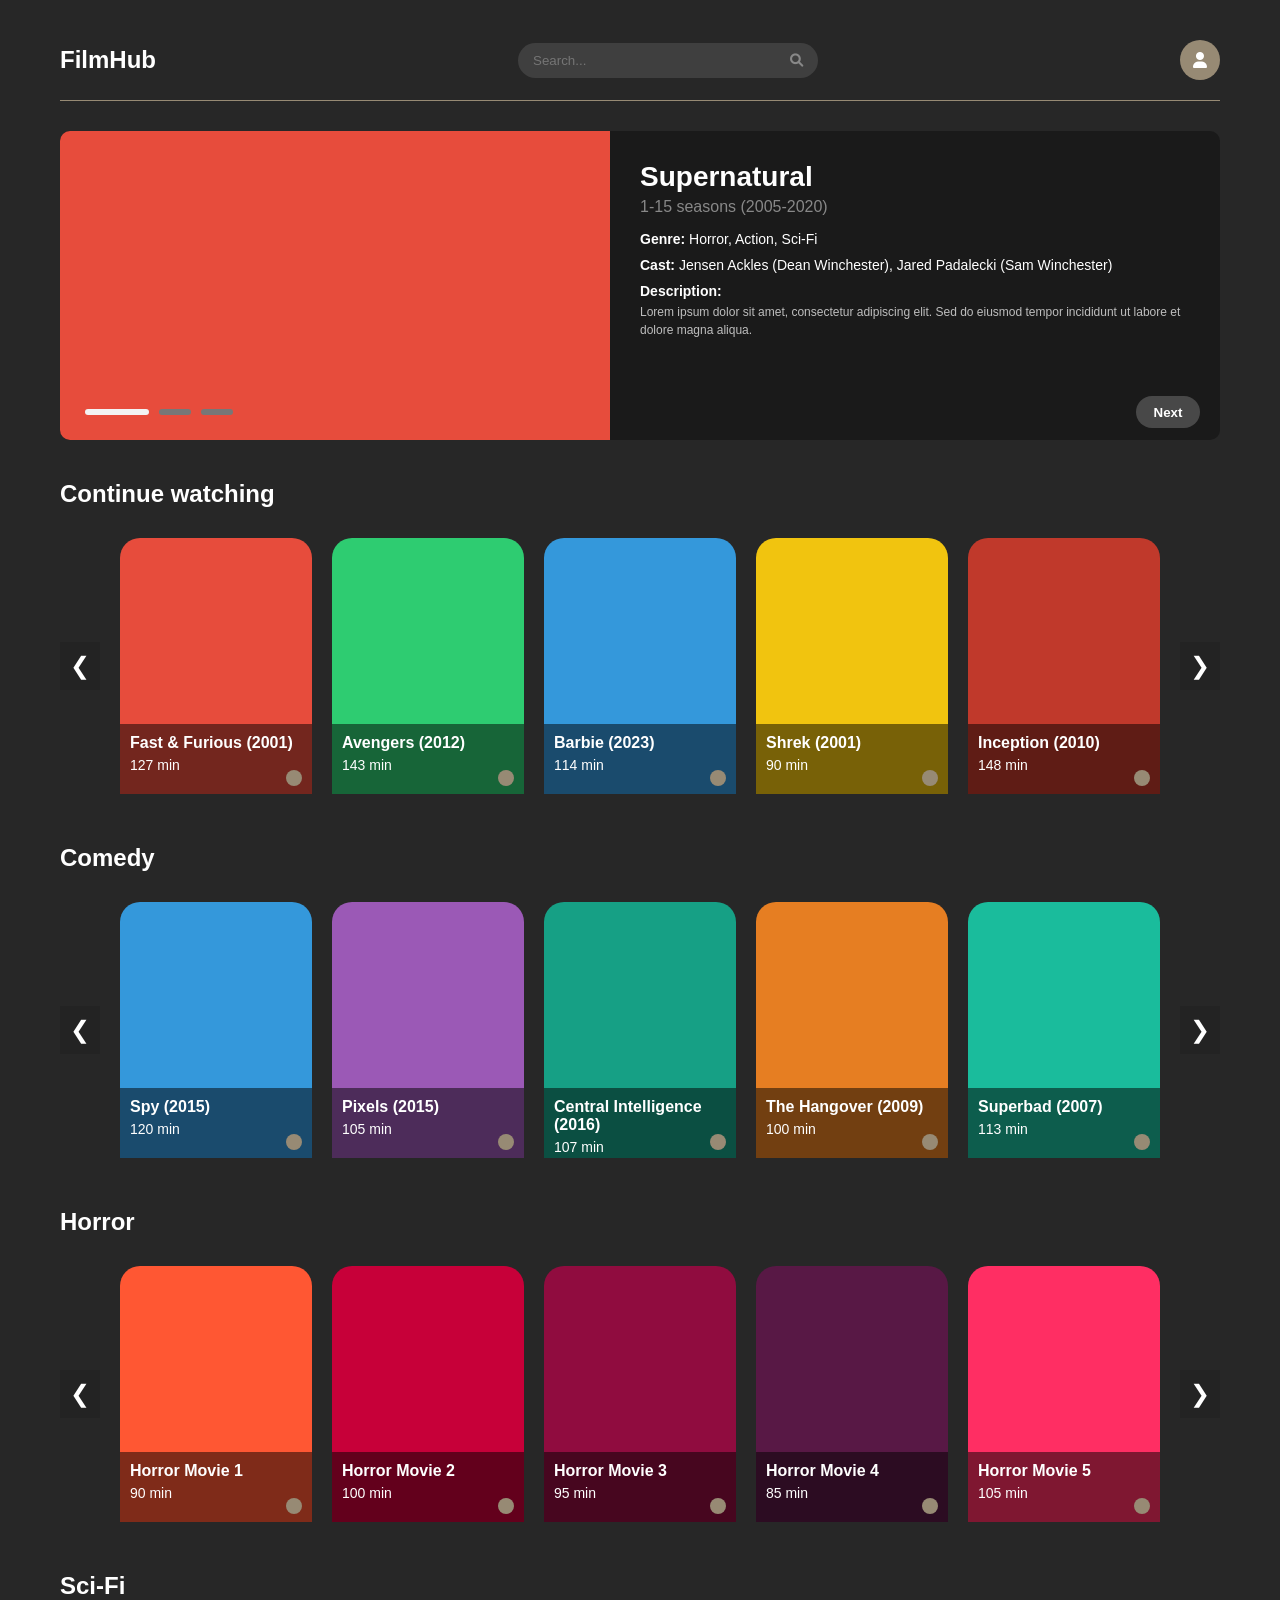
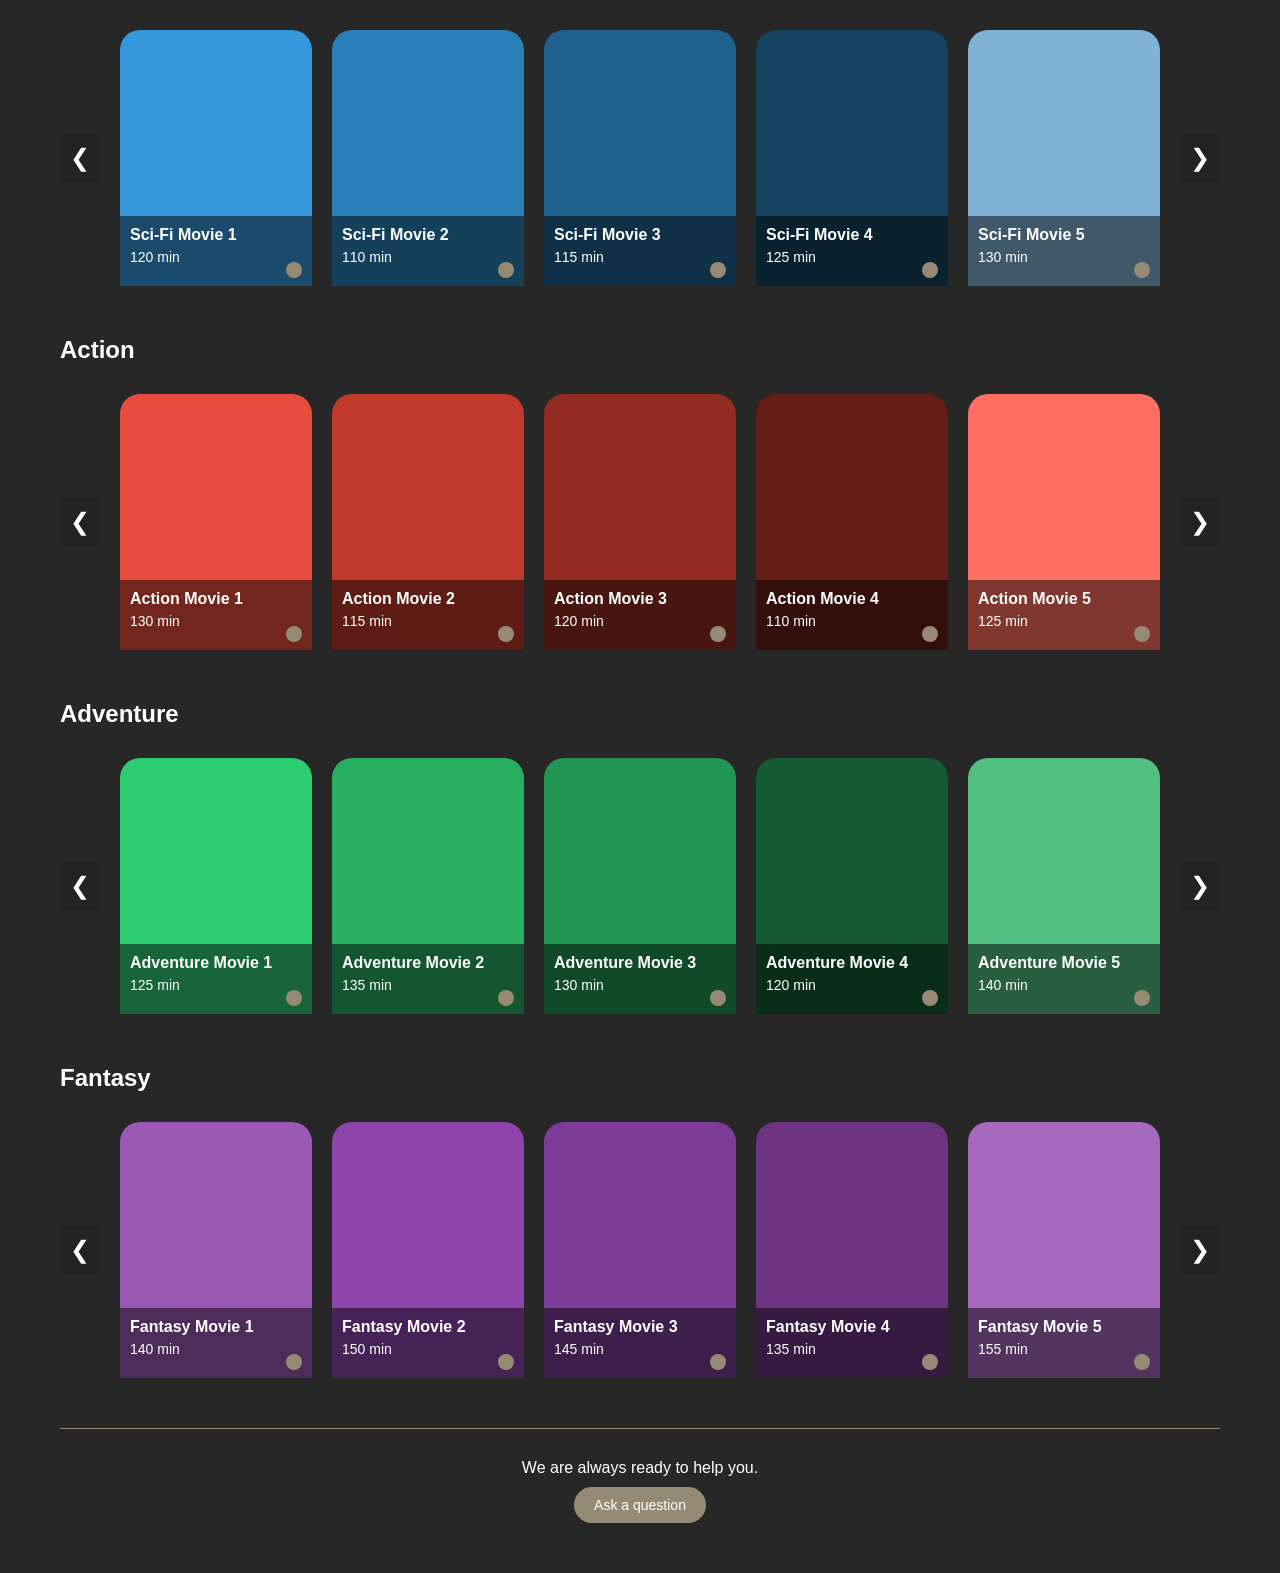
==== main.html @ 4b946ef2 "merge_with_artem" ====
<!DOCTYPE html>
<html lang="pl">
  <head>
    <meta charset="UTF-8">
    <meta name="viewport" content="width=device-width, initial-scale=1.0">
    <title>FilmHub</title>
    <link rel="icon" type="image/png" href="images/favicon.png">
    <link rel="stylesheet" href="main.css">

    <link rel="stylesheet" href="https://cdnjs.cloudflare.com/ajax/libs/font-awesome/6.0.0-beta3/css/all.min.css">
</head>
<body>
    <div class="container">
        <div class="topbar">
            <div class="logo">
                <h1><a href="main.html" class="logo-title">FilmHub</a></h1>
            </div>
            <div class="search-container">
                <input type="text" class="search-input" placeholder="Search...">
                <button class="search-button"><i class="fas fa-search"></i></button>
            </div>
            <div class="user-account">
                <div class="user-button"><i class="fas fa-user"></i></div>
                <div class="dropdown-menu" id="accountDropdown"></div>
            </div>
        </div>

        <!-- Featured Movie Section -->
        <section class="featured-movie">
            <div class="featured-image"></div>
            <div class="featured-info">
                <h2>Supernatural</h2>
                <p class="seasons">1-15 seasons (2005-2020)</p>
                <p class="genre"><strong>Genre:</strong> Horror, Action, Sci-Fi</p>
                <p class="cast"><strong>Cast:</strong> Jensen Ackles (Dean Winchester), Jared Padalecki (Sam Winchester)</p>
                <p class="info-description"><strong>Description:</strong></p><p class="description"> Lorem ipsum dolor sit amet, consectetur adipiscing elit. Sed do eiusmod tempor incididunt ut labore et dolore magna aliqua.</p>
            </div>
            <div class="featured-controls">
                <div class="nav-dots">
                    <!-- Can add more if needed -->
                    <button class="dot active"></button>
                    <button class="dot"> </button>
                    <button class="dot"></button>
                
                </div>
                <button class="next-button">Next</button>
            </div>
        </section>

        <!-- Continue Watching Section -->
        <section class="section">
            <h2>Continue watching</h2>
            <div class="slider-container">
                <button class="slider-arrow left-arrow">❮</button>
                <div class="movie-slider">
                    <div class="movie-card">
                        <div class="placeholder-image" style="background-color: #e74c3c;">
                            <div class="movie-info">
                                <h3>Fast & Furious (2001)</h3>
                                <p>127 min</p>
                            </div>
                            <a href="movie.html" class="play-button"></a>
                        </div>
                    </div>
                    <div class="movie-card">
                        <div class="placeholder-image" style="background-color: #2ecc71;">
                            <div class="movie-info">
                                <h3>Avengers (2012)</h3>
                                <p>143 min</p>
                            </div>
                            <button class="play-button"></button>
                        </div>
                    </div>
                    <div class="movie-card">
                        <div class="placeholder-image" style="background-color: #3498db;">
                            <div class="movie-info">
                                <h3>Barbie (2023)</h3>
                                <p>114 min</p>
                            </div>
                            <button class="play-button"></button>
                        </div>
                    </div>
                    <div class="movie-card">
                        <div class="placeholder-image" style="background-color: #f1c40f;">
                            <div class="movie-info">
                                <h3>Shrek (2001)</h3>
                                <p>90 min</p>
                            </div>
                            <button class="play-button"></button>
                        </div>
                    </div>
                    <div class="movie-card">
                        <div class="placeholder-image" style="background-color: #c0392b;">
                            <div class="movie-info">
                                <h3>Inception (2010)</h3>
                                <p>148 min</p>
                            </div>
                            <button class="play-button"></button>
                        </div>
                    </div>
                </div>
                <button class="slider-arrow right-arrow">❯</button>
            </div>
        </section>

        <!-- Comedy Section -->
        <section class="section">
            <h2>Comedy</h2>
            <div class="slider-container">
                <button class="slider-arrow left-arrow">❮</button>
                <div class="movie-slider">
                    <div class="movie-card">
                        <div class="placeholder-image" style="background-color: #3498db;">
                            <div class="movie-info">
                                <h3>Spy (2015)</h3>
                                <p>120 min</p>
                            </div>
                            <button class="play-button"></button>
                        </div>
                    </div>
                    <div class="movie-card">
                        <div class="placeholder-image" style="background-color: #9b59b6;">
                            <div class="movie-info">
                                <h3>Pixels (2015)</h3>
                                <p>105 min</p>
                            </div>
                            <button class="play-button"></button>
                        </div>
                    </div>
                    <div class="movie-card">
                        <div class="placeholder-image" style="background-color: #16a085;">
                            <div class="movie-info">
                                <h3>Central Intelligence (2016)</h3>
                                <p>107 min</p>
                            </div>
                            <button class="play-button"></button>
                        </div>
                    </div>
                    <div class="movie-card">
                        <div class="placeholder-image" style="background-color: #e67e22;">
                            <div class="movie-info">
                                <h3>The Hangover (2009)</h3>
                                <p>100 min</p>
                            </div>
                            <button class="play-button"></button>
                        </div>
                    </div>
                    <div class="movie-card">
                        <div class="placeholder-image" style="background-color: #1abc9c;">
                            <div class="movie-info">
                                <h3>Superbad (2007)</h3>
                                <p>113 min</p>
                            </div>
                            <button class="play-button"></button>
                        </div>
                    </div>
                </div>
                <button class="slider-arrow right-arrow">❯</button>
            </div>
        </section>

        <!-- Horror Section -->
        <section class="section">
            <h2>Horror</h2>
            <div class="slider-container">
                <button class="slider-arrow left-arrow">❮</button>
                <div class="movie-slider">
                    <div class="movie-card">
                        <div class="placeholder-image" style="background-color: #ff5733;">
                            <div class="movie-info">
                                <h3>Horror Movie 1</h3>
                                <p>90 min</p>
                            </div>
                            <button class="play-button"></button>
                        </div>
                    </div>
                    <div class="movie-card">
                        <div class="placeholder-image" style="background-color: #c70039;">
                            <div class="movie-info">
                                <h3>Horror Movie 2</h3>
                                <p>100 min</p>
                            </div>
                            <button class="play-button"></button>
                        </div>
                    </div>
                    <div class="movie-card">
                        <div class="placeholder-image" style="background-color: #900C3F;">
                            <div class="movie-info">
                                <h3>Horror Movie 3</h3>
                                <p>95 min</p>
                            </div>
                            <button class="play-button"></button>
                        </div>
                    </div>
                    <div class="movie-card">
                        <div class="placeholder-image" style="background-color: #581845;">
                            <div class="movie-info">
                                <h3>Horror Movie 4</h3>
                                <p>85 min</p>
                            </div>
                            <button class="play-button"></button>
                        </div>
                    </div>
                    <div class="movie-card">
                        <div class="placeholder-image" style="background-color: #FF2E63;">
                            <div class="movie-info">
                                <h3>Horror Movie 5</h3>
                                <p>105 min</p>
                            </div>
                            <button class="play-button"></button>
                        </div>
                    </div>
                </div>
                <button class="slider-arrow right-arrow">❯</button>
            </div>
        </section>

        <!-- Sci-Fi Section -->
        <section class="section">
            <h2>Sci-Fi</h2>
            <div class="slider-container">
                <button class="slider-arrow left-arrow">❮</button>
                <div class="movie-slider">
                    <div class="movie-card">
                        <div class="placeholder-image" style="background-color: #3498db;">
                            <div class="movie-info">
                                <h3>Sci-Fi Movie 1</h3>
                                <p>120 min</p>
                            </div>
                            <button class="play-button"></button>
                        </div>
                    </div>
                    <div class="movie-card">
                        <div class="placeholder-image" style="background-color: #2980b9;">
                            <div class="movie-info">
                                <h3>Sci-Fi Movie 2</h3>
                                <p>110 min</p>
                            </div>
                            <button class="play-button"></button>
                        </div>
                    </div>
                    <div class="movie-card">
                        <div class="placeholder-image" style="background-color: #1f618d;">
                            <div class="movie-info">
                                <h3>Sci-Fi Movie 3</h3>
                                <p>115 min</p>
                            </div>
                            <button class="play-button"></button>
                        </div>
                    </div>
                    <div class="movie-card">
                        <div class="placeholder-image" style="background-color: #154360;">
                            <div class="movie-info">
                                <h3>Sci-Fi Movie 4</h3>
                                <p>125 min</p>
                            </div>
                            <button class="play-button"></button>
                        </div>
                    </div>
                    <div class="movie-card">
                        <div class="placeholder-image" style="background-color: #7fb3d5;">
                            <div class="movie-info">
                                <h3>Sci-Fi Movie 5</h3>
                                <p>130 min</p>
                            </div>
                            <button class="play-button"></button>
                        </div>
                    </div>
                </div>
                <button class="slider-arrow right-arrow">❯</button>
            </div>
        </section>

        <!-- Action Section -->
        <section class="section">
            <h2>Action</h2>
            <div class="slider-container">
                <button class="slider-arrow left-arrow">❮</button>
                <div class="movie-slider">
                    <div class="movie-card">
                        <div class="placeholder-image" style="background-color: #e74c3c;">
                            <div class="movie-info">
                                <h3>Action Movie 1</h3>
                                <p>130 min</p>
                            </div>
                            <button class="play-button"></button>
                        </div>
                    </div>
                    <div class="movie-card">
                        <div class="placeholder-image" style="background-color: #c0392b;">
                            <div class="movie-info">
                                <h3>Action Movie 2</h3>
                                <p>115 min</p>
                            </div>
                            <button class="play-button"></button>
                        </div>
                    </div>
                    <div class="movie-card">
                        <div class="placeholder-image" style="background-color: #922b21;">
                            <div class="movie-info">
                                <h3>Action Movie 3</h3>
                                <p>120 min</p>
                            </div>
                            <button class="play-button"></button>
                        </div>
                    </div>
                    <div class="movie-card">
                        <div class="placeholder-image" style="background-color: #641e16;">
                            <div class="movie-info">
                                <h3>Action Movie 4</h3>
                                <p>110 min</p>
                            </div>
                            <button class="play-button"></button>
                        </div>
                    </div>
                    <div class="movie-card">
                        <div class="placeholder-image" style="background-color: #ff6f61;">
                            <div class="movie-info">
                                <h3>Action Movie 5</h3>
                                <p>125 min</p>
                            </div>
                            <button class="play-button"></button>
                        </div>
                    </div>
                </div>
                <button class="slider-arrow right-arrow">❯</button>
            </div>
        </section>

        <!-- Adventure Section -->
        <section class="section">
            <h2>Adventure</h2>
            <div class="slider-container">
                <button class="slider-arrow left-arrow">❮</button>
                <div class="movie-slider">
                    <div class="movie-card">
                        <div class="placeholder-image" style="background-color: #2ecc71;">
                            <div class="movie-info">
                                <h3>Adventure Movie 1</h3>
                                <p>125 min</p>
                            </div>
                            <button class="play-button"></button>
                        </div>
                    </div>
                    <div class="movie-card">
                        <div class="placeholder-image" style="background-color: #27ae60;">
                            <div class="movie-info">
                                <h3>Adventure Movie 2</h3>
                                <p>135 min</p>
                            </div>
                            <button class="play-button"></button>
                        </div>
                    </div>
                    <div class="movie-card">
                        <div class="placeholder-image" style="background-color: #219653;">
                            <div class="movie-info">
                                <h3>Adventure Movie 3</h3>
                                <p>130 min</p>
                            </div>
                            <button class="play-button"></button>
                        </div>
                    </div>
                    <div class="movie-card">
                        <div class="placeholder-image" style="background-color: #145a32;">
                            <div class="movie-info">
                                <h3>Adventure Movie 4</h3>
                                <p>120 min</p>
                            </div>
                            <button class="play-button"></button>
                        </div>
                    </div>
                    <div class="movie-card">
                        <div class="placeholder-image" style="background-color: #52be80;">
                            <div class="movie-info">
                                <h3>Adventure Movie 5</h3>
                                <p>140 min</p>
                            </div>
                            <button class="play-button"></button>
                        </div>
                    </div>
                </div>
                <button class="slider-arrow right-arrow">❯</button>
            </div>
        </section>

        <!-- Fantasy Section -->
        <section class="section">
            <h2>Fantasy</h2>
            <div class="slider-container">
                <button class="slider-arrow left-arrow">❮</button>
                <div class="movie-slider">
                    <div class="movie-card">
                        <div class="placeholder-image" style="background-color: #9b59b6;">
                            <div class="movie-info">
                                <h3>Fantasy Movie 1</h3>
                                <p>140 min</p>
                            </div>
                            <button class="play-button"></button>
                        </div>
                    </div>
                    <div class="movie-card">
                        <div class="placeholder-image" style="background-color: #8e44ad;">
                            <div class="movie-info">
                                <h3>Fantasy Movie 2</h3>
                                <p>150 min</p>
                            </div>
                            <button class="play-button"></button>
                        </div>
                    </div>
                    <div class="movie-card">
                        <div class="placeholder-image" style="background-color: #7d3c98;">
                            <div class="movie-info">
                                <h3>Fantasy Movie 3</h3>
                                <p>145 min</p>
                            </div>
                            <button class="play-button"></button>
                        </div>
                    </div>
                    <div class="movie-card">
                        <div class="placeholder-image" style="background-color: #6c3483;">
                            <div class="movie-info">
                                <h3>Fantasy Movie 4</h3>
                                <p>135 min</p>
                            </div>
                            <button class="play-button"></button>
                        </div>
                    </div>
                    <div class="movie-card">
                        <div class="placeholder-image" style="background-color: #a569bd;">
                            <div class="movie-info">
                                <h3>Fantasy Movie 5</h3>
                                <p>155 min</p>
                            </div>
                            <button class="play-button"></button>
                        </div>
                    </div>
                </div>
                <button class="slider-arrow right-arrow">❯</button>
            </div>
        </section>

        <div class="footer">
            <p>We are always ready to help you.</p>
            <button class="ask-button">Ask a question</button>
        </div>
    </div>
    <script src="script.js"></script>
    <script src="responsive.jsx"></script>
</body>
</html>
---- main.css ----
/* General Styling */
* {
    margin: 0;
    padding: 0;
    box-sizing: border-box;
    font-family: Arial, sans-serif;
}

body {
    background-color: #272727;
    color: #fff;
}

.container {
    max-width: 1200px;
    margin: 0 auto;
    padding: 20px;
}

/* Top Bar */
.topbar {
    display: flex;
    justify-content: space-between;
    align-items: center;
    padding: 20px 0;
    border-bottom: 1px solid #978A74;
}

.logo h1 {
    font-size: 24px;
    font-weight: bold;
}

.logo-title {
    color: white;
    text-decoration: none;
}

.logo-title:hover {
    color: #ffffffb0;
    
    text-decoration: underline;
}

.search-container {
    display: flex;
    background-color: #3f3f3f;
    border-radius: 20px;
    overflow: hidden;
    width: 300px;
}

.search-input {
    background-color: transparent;
    border: none;
    padding: 10px 15px;
    color: #fff;
    flex-grow: 1;
    outline: none;
}

.search-button {
    background-color: transparent;
    border: none;
    color: #888;
    padding: 0 15px;
    cursor: pointer;
}

.user-account {
    position: relative;
}

.user-button {
    background-color: #978A74;
    color: white;
    width: 40px;
    height: 40px;
    border-radius: 50%;
    display: flex;
    align-items: center;
    justify-content: center;
    cursor: pointer;
}

.dropdown-menu {
    display: none;
    position: absolute;
    right: 0;
    top: 50px;
    background-color: #222;
    border-radius: 5px;
    min-width: 160px;
    box-shadow: 0 8px 16px rgba(0,0,0,0.3);
    z-index: 1;
}

.dropdown-menu.show {
    display: block;
}

.dropdown-menu a {
    color: #fff;
    padding: 12px 16px;
    text-decoration: none;
    display: block;
    border-bottom: 1px solid #333;
}

.dropdown-menu a:last-child {
    border-bottom: none;
}

.dropdown-menu a:hover {
    background-color: #333;
}

/* Featured Movie */
.featured-movie {
    display: flex;
    margin: 30px 0;
    background-color: #1a1a1a;
    border-radius: 10px;
    overflow: hidden;
    position: relative;
}

.featured-image {
    position: relative;
    flex: 1;
    background-size: cover;
    background-position: center;
    aspect-ratio: 16/9;
}

.featured-info {
    padding: 30px;
    flex: 1;
}

.featured-info h2 {
    font-size: 28px;
    margin-bottom: 5px;
}

.featured-info .seasons {
    color: #888;
    margin-bottom: 15px;
}

.featured-info .cast {
    margin-bottom: 10px;
    font-size: 14px;
}
.featured-info .genre {
    margin-bottom: 10px;
    font-size: 14px;
}

.featured-info .info-description {
    font-size: 14px;
    padding-bottom: 4px;
}

.featured-info .description {
    font-size: 12px;
    line-height: 1.5;
    color: #bebebe;
}

.featured-controls {
    position: absolute;
    bottom: 12px;
    left: 0;
    right: 0;
    display: flex;
    justify-content: space-between;
    align-items: center;
    padding: 0 20px;
}

.nav-dots {
    display: flex;
}

.dot {
    width: 32px;
    height: 6px;
    background-color: #777;
    border-radius: 12px;
    border-style: none;
    margin: 0 5px;
    cursor: pointer;
}

.dot:hover {
    background-color: #8f8f8f;
}

.dot.active {
    width: 64px;
    background-color: #f3f3f3;
}
.dot.active:hover {
    background-color: #cccccc;
}

.next-button {
    background-color: rgba(255, 255, 255, 0.2);
    border: none;
    color: white;
    font-weight: 700;
    width: 64px;
    height: 32px;
    border-radius: 16px;
    display: flex;
    align-items: center;
    justify-content: center;
    cursor: pointer;
}

.next-button:hover {
    background-color: rgba(255, 255, 255, 0.35);
    border: 1px solid #FFFFFF44;
}

/* Section Styling */
.section {
    margin: 40px 0;
}

.section h2 {
    font-size: 24px;
    margin-bottom: 20px;
}

.slider-container {
    position: relative;
}

.movie-slider {
    display: flex;
    gap: 20px;
    overflow-x: auto;
    padding: 10px 50px;
    justify-content: center;
    scroll-behavior: smooth;
    scrollbar-width: none; /* Firefox */
}

.movie-slider::-webkit-scrollbar {
    display: none; /* Chrome, Safari, Opera */
}

.movie-card {
    flex: 0 0 auto;
    width: 192px;
    position: relative;
}

.placeholder-image {
    width: 100%;
    aspect-ratio: 3/4;
    position: relative;
    border-top-left-radius: 20px;
    border-top-right-radius: 20px;
}

.movie-info {
    position: absolute;
    bottom: 0;
    left: 0;
    right: 0;
    background-color: rgba(0, 0, 0, 0.5);
    padding: 10px;
    color: white;
    transition: height 0.25s ease-in;
    transform-origin: bottom;
    height: 70px;
    overflow: hidden;
}

.movie-info:hover {
    position: absolute;
    bottom: 0;
    left: 0;
    right: 0;
    background-color: rgba(0, 0, 0, 0.75);
    padding: 10px;
    color: white;
    height: 216px;
}

.movie-info h3 {
    margin: 0;
    font-size: 16px;
}

.movie-info p {
    margin: 5px 0 0;
    font-size: 14px;
}

.play-button {
    position: absolute;
    bottom: 8px;
    right: 10px;
    width: 16px;
    height: 16px;
    background-color: #978A74;
    border: none;
    border-radius: 50%;
    cursor: pointer;
    background-size: contain;
    background-position: center;
    background-repeat: no-repeat;
}

.play-button:hover {
    background-color: #665d4f;
}

.slider-arrow {
    position: absolute;
    top: 50%;
    transform: translateY(-50%);
    background-color: rgba(0, 0, 0, 0.1);
    border: none;
    color: white;
    font-size: 24px;
    padding: 10px;
    cursor: pointer;
}

.slider-arrow:hover{
    position: absolute;
    top: 50%;
    transform: translateY(-50%);
    background-color: rgba(0, 0, 0, 0.3);
    border: none;
    color: white;
    font-size: 24px;
    padding: 10px;
    cursor: pointer;
}

.left-arrow {
    left: 0;
}

.right-arrow {
    right: 0;
}

/* Footer */
.footer {
    display: flex;
    flex-direction: column;
    align-items: center;
    padding: 30px 0;
    margin-top: 40px;
    border-top: 1px solid #978A74;
    text-align: center;
}

.footer p {
    color: white;
    margin-bottom: 10px;
}

.ask-button {
    background-color: #978A74;
    color: white;
    border: none;
    padding: 10px 20px;
    border-radius: 20px;
    cursor: pointer;
    font-size: 14px;
}

/* Responsive Hiding */
@media (max-width: 768px) {
    .movie-slider {
        justify-content: center;
        gap: 10px;
        padding: 10px;
    }
    
    .movie-slider .movie-card {
        flex: 0 0 calc(50% - 10px);
        max-width: calc(50% - 10px);
        display: none;
    }
    
    .movie-slider .movie-card:nth-child(-n+2) {
        display: block;
    }
    
    @media (max-width: 480px) {
        .movie-slider .movie-card {
            flex: 0 0 100%;
            max-width: 100%;
        }
        
        .movie-slider .movie-card:nth-child(-n+1) {
            display: block;
        }
        
        .movie-slider .movie-card:nth-child(n+2) {
            display: none;
        }
    }
}

@media (min-width: 769px) and (max-width: 1024px) {
    .movie-slider .movie-card {
        flex: 0 0 calc(33.333% - 15px);
        max-width: calc(33.333% - 15px);
    }
    
    .movie-slider .movie-card:nth-child(n+4) {
        display: none;
    }
}

@media (min-width: 1025px) {
    .movie-slider .movie-card {
        flex: 0 0 192px;
    }
}

/* Specific Placeholder Colors */
.section:nth-of-type(1) .movie-card:nth-child(1) .placeholder-image {
    background-color: #e74c3c;
}
.section:nth-of-type(1) .movie-card:nth-child(2) .placeholder-image {
    background-color: #2ecc71;
}
.section:nth-of-type(1) .movie-card:nth-child(3) .placeholder-image {
    background-color: #3498db;
}
.section:nth-of-type(1) .movie-card:nth-child(4) .placeholder-image {
    background-color: #f1c40f;
}
.section:nth-of-type(1) .movie-card:nth-child(5) .placeholder-image {
    background-color: #c0392b;
}

.section:nth-of-type(2) .movie-card:nth-child(1) .placeholder-image {
    background-color: #3498db;
}
.section:nth-of-type(2) .movie-card:nth-child(2) .placeholder-image {
    background-color: #9b59b6;
}
.section:nth-of-type(2) .movie-card:nth-child(3) .placeholder-image {
    background-color: #16a085;
}
.section:nth-of-type(2) .movie-card:nth-child(4) .placeholder-image {
    background-color: #e67e22;
}
.section:nth-of-type(2) .movie-card:nth-child(5) .placeholder-image {
    background-color: #1abc9c;
}

.section:nth-of-type(3) .movie-card:nth-child(1) .placeholder-image {
    background-color: #ff5733;
}
.section:nth-of-type(3) .movie-card:nth-child(2) .placeholder-image {
    background-color: #c70039;
}
.section:nth-of-type(3) .movie-card:nth-child(3) .placeholder-image {
    background-color: #900C3F;
}
.section:nth-of-type(3) .movie-card:nth-child(4) .placeholder-image {
    background-color: #581845;
}
.section:nth-of-type(3) .movie-card:nth-child(5) .placeholder-image {
    background-color: #FF2E63;
}

.section:nth-of-type(4) .movie-card:nth-child(1) .placeholder-image {
    background-color: #3498db;
}
.section:nth-of-type(4) .movie-card:nth-child(2) .placeholder-image {
    background-color: #2980b9;
}
.section:nth-of-type(4) .movie-card:nth-child(3) .placeholder-image {
    background-color: #1f618d;
}
.section:nth-of-type(4) .movie-card:nth-child(4) .placeholder-image {
    background-color: #154360;
}
.section:nth-of-type(4) .movie-card:nth-child(5) .placeholder-image {
    background-color: #7fb3d5;
}

.section:nth-of-type(5) .movie-card:nth-child(1) .placeholder-image {
    background-color: #e74c3c;
}
.section:nth-of-type(5) .movie-card:nth-child(2) .placeholder-image {
    background-color: #c0392b;
}
.section:nth-of-type(5) .movie-card:nth-child(3) .placeholder-image {
    background-color: #922b21;
}
.section:nth-of-type(5) .movie-card:nth-child(4) .placeholder-image {
    background-color: #641e16;
}
.section:nth-of-type(5) .movie-card:nth-child(5) .placeholder-image {
    background-color: #ff6f61;
}

.section:nth-of-type(6) .movie-card:nth-child(1) .placeholder-image {
    background-color: #2ecc71;
}
.section:nth-of-type(6) .movie-card:nth-child(2) .placeholder-image {
    background-color: #27ae60;
}
.section:nth-of-type(6) .movie-card:nth-child(3) .placeholder-image {
    background-color: #219653;
}
.section:nth-of-type(6) .movie-card:nth-child(4) .placeholder-image {
    background-color: #145a32;
}
.section:nth-of-type(6) .movie-card:nth-child(5) .placeholder-image {
    background-color: #52be80;
}

.section:nth-of-type(7) .movie-card:nth-child(1) .placeholder-image {
    background-color: #9b59b6;
}
.section:nth-of-type(7) .movie-card:nth-child(2) .placeholder-image {
    background-color: #8e44ad;
}
.section:nth-of-type(7) .movie-card:nth-child(3) .placeholder-image {
    background-color: #7d3c98;
}
.section:nth-of-type(7) .movie-card:nth-child(4) .placeholder-image {
    background-color: #6c3483;
}
.section:nth-of-type(7) .movie-card:nth-child(5) .placeholder-image {
    background-color: #a569bd;
}
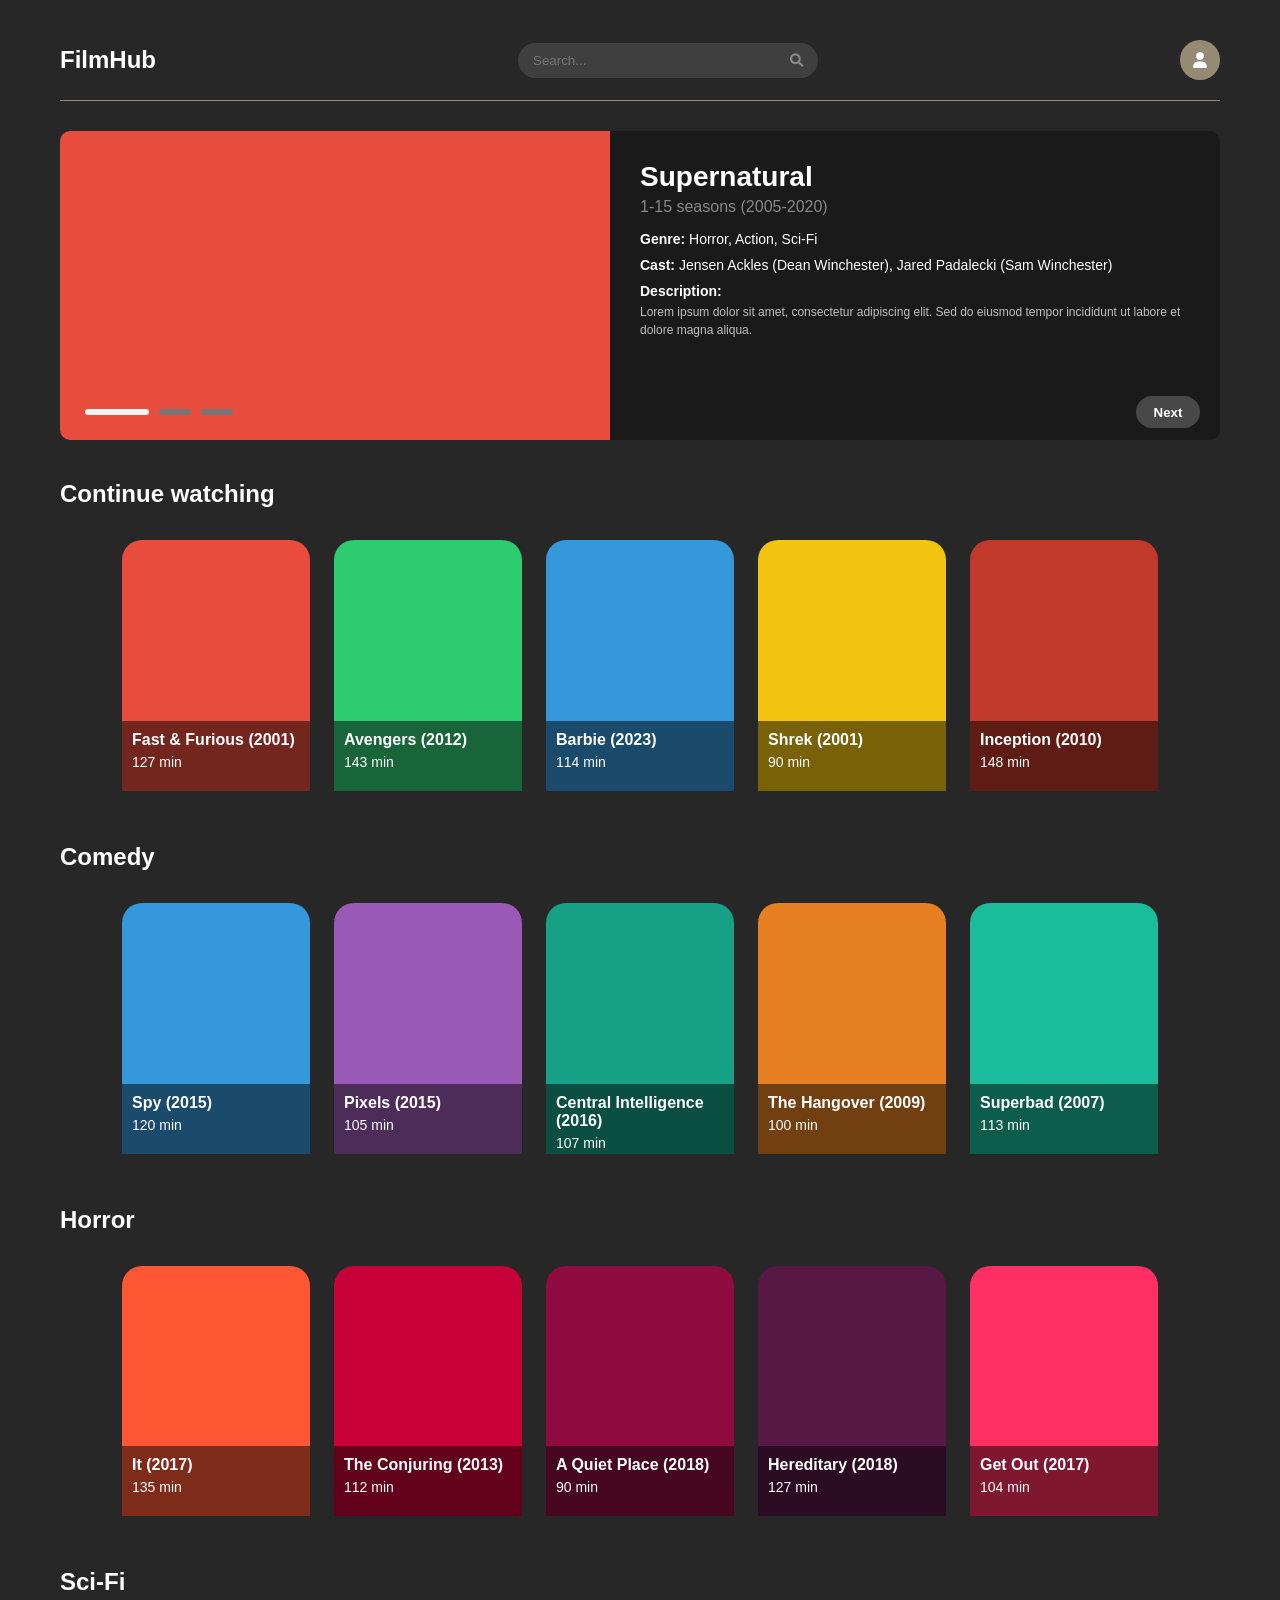
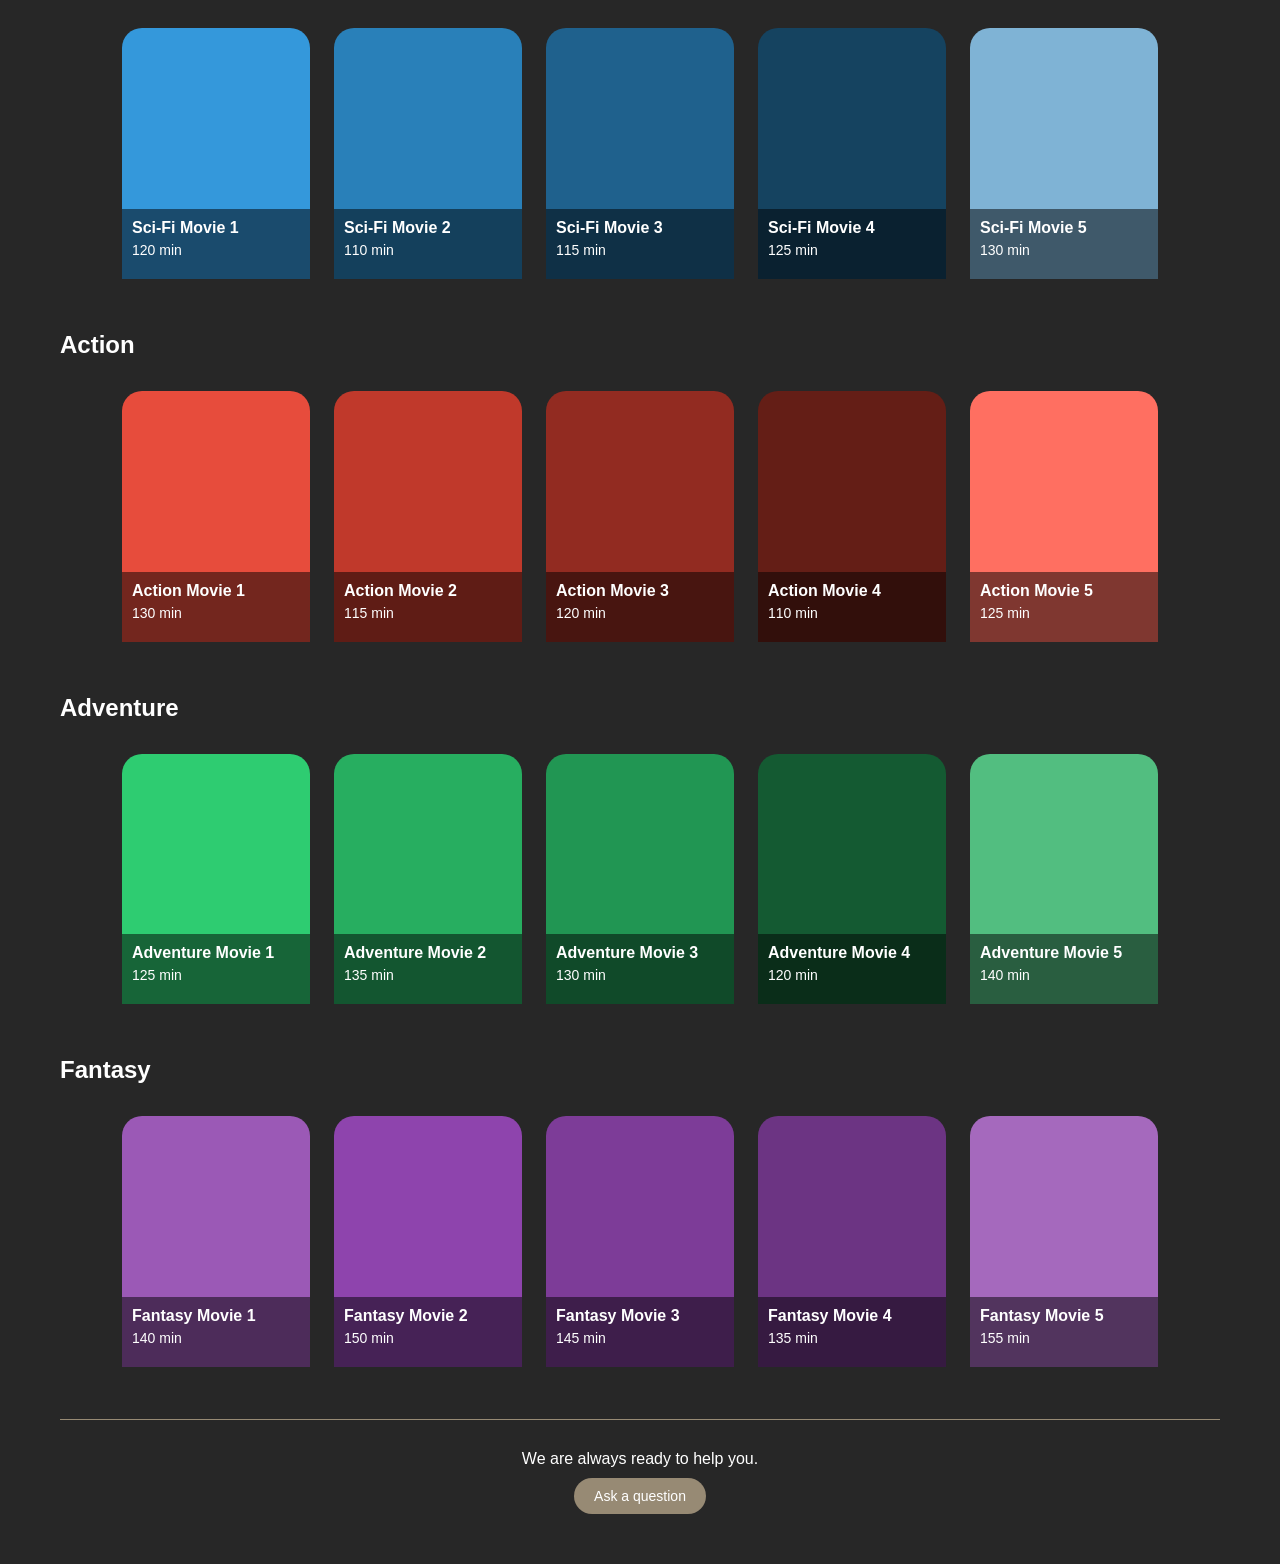
==== commit 16103cda: "reworki lekkie" ====
--- a/main.html
+++ b/main.html
@@ -1,4 +1,3 @@
-
 <!DOCTYPE html>
 <html lang="pl">
   <head>
@@ -52,55 +51,53 @@
         <section class="section">
             <h2>Continue watching</h2>
             <div class="slider-container">
-                <button class="slider-arrow left-arrow">❮</button>
-                <div class="movie-slider">
-                    <div class="movie-card">
+                <div class="movie-slider">
+                    <a href="fast-furious.html" class="movie-card">
                         <div class="placeholder-image" style="background-color: #e74c3c;">
                             <div class="movie-info">
                                 <h3>Fast & Furious (2001)</h3>
                                 <p>127 min</p>
-                            </div>
-                            <a href="movie.html" class="play-button"></a>
-                        </div>
-                    </div>
-                    <div class="movie-card">
+                                <p class="movie-description">Dom and his crew must take on an international terrorist who turns out to be Dom and Mia's estranged brother.</p>
+                            </div>
+                        </div>
+                    </a>
+                    <a href="avengers.html" class="movie-card">
                         <div class="placeholder-image" style="background-color: #2ecc71;">
                             <div class="movie-info">
                                 <h3>Avengers (2012)</h3>
                                 <p>143 min</p>
-                            </div>
-                            <button class="play-button"></button>
-                        </div>
-                    </div>
-                    <div class="movie-card">
+                                <p class="movie-description">Earth's mightiest heroes must come together and learn to fight as a team to stop the mischievous Loki and his alien army.</p>
+                            </div>
+                        </div>
+                    </a>
+                    <a href="barbie.html" class="movie-card">
                         <div class="placeholder-image" style="background-color: #3498db;">
                             <div class="movie-info">
                                 <h3>Barbie (2023)</h3>
                                 <p>114 min</p>
-                            </div>
-                            <button class="play-button"></button>
-                        </div>
-                    </div>
-                    <div class="movie-card">
+                                <p class="movie-description">Barbie suffers a crisis that leads her to question her world and her existence.</p>
+                            </div>
+                        </div>
+                    </a>
+                    <a href="shrek.html" class="movie-card">
                         <div class="placeholder-image" style="background-color: #f1c40f;">
                             <div class="movie-info">
                                 <h3>Shrek (2001)</h3>
                                 <p>90 min</p>
-                            </div>
-                            <button class="play-button"></button>
-                        </div>
-                    </div>
-                    <div class="movie-card">
+                                <p class="movie-description">A mean lord exiles fairytale creatures to the swamp of a grumpy ogre, who must go on a quest and rescue a princess.</p>
+                            </div>
+                        </div>
+                    </a>
+                    <a href="inception.html" class="movie-card">
                         <div class="placeholder-image" style="background-color: #c0392b;">
                             <div class="movie-info">
                                 <h3>Inception (2010)</h3>
                                 <p>148 min</p>
-                            </div>
-                            <button class="play-button"></button>
-                        </div>
-                    </div>
-                </div>
-                <button class="slider-arrow right-arrow">❯</button>
+                                <p class="movie-description">A thief who enters people's dreams and steals their secrets from their subconscious gets the chance to have his criminal record erased.</p>
+                            </div>
+                        </div>
+                    </a>
+                </div>
             </div>
         </section>
 
@@ -108,55 +105,53 @@
         <section class="section">
             <h2>Comedy</h2>
             <div class="slider-container">
-                <button class="slider-arrow left-arrow">❮</button>
-                <div class="movie-slider">
-                    <div class="movie-card">
+                <div class="movie-slider">
+                    <a href="spy.html" class="movie-card">
                         <div class="placeholder-image" style="background-color: #3498db;">
                             <div class="movie-info">
                                 <h3>Spy (2015)</h3>
                                 <p>120 min</p>
-                            </div>
-                            <button class="play-button"></button>
-                        </div>
-                    </div>
-                    <div class="movie-card">
+                                <p class="movie-description">A desk-bound CIA analyst volunteers to go undercover to infiltrate the world of a deadly arms dealer.</p>
+                            </div>
+                        </div>
+                    </a>
+                    <a href="pixels.html" class="movie-card">
                         <div class="placeholder-image" style="background-color: #9b59b6;">
                             <div class="movie-info">
                                 <h3>Pixels (2015)</h3>
                                 <p>105 min</p>
-                            </div>
-                            <button class="play-button"></button>
-                        </div>
-                    </div>
-                    <div class="movie-card">
+                                <p class="movie-description">When aliens misinterpret video feeds of classic arcade games as a declaration of war, they attack Earth using the games as models.</p>
+                            </div>
+                        </div>
+                    </a>
+                    <a href="central-intelligence.html" class="movie-card">
                         <div class="placeholder-image" style="background-color: #16a085;">
                             <div class="movie-info">
                                 <h3>Central Intelligence (2016)</h3>
                                 <p>107 min</p>
-                            </div>
-                            <button class="play-button"></button>
-                        </div>
-                    </div>
-                    <div class="movie-card">
+                                <p class="movie-description">A mild-mannered accountant is lured by his old high school buddy into the world of international espionage.</p>
+                            </div>
+                        </div>
+                    </a>
+                    <a href="hangover.html" class="movie-card">
                         <div class="placeholder-image" style="background-color: #e67e22;">
                             <div class="movie-info">
                                 <h3>The Hangover (2009)</h3>
                                 <p>100 min</p>
-                            </div>
-                            <button class="play-button"></button>
-                        </div>
-                    </div>
-                    <div class="movie-card">
+                                <p class="movie-description">Three buddies wake up from a bachelor party in Las Vegas, with no memory of the previous night and the bachelor missing.</p>
+                            </div>
+                        </div>
+                    </a>
+                    <a href="superbad.html" class="movie-card">
                         <div class="placeholder-image" style="background-color: #1abc9c;">
                             <div class="movie-info">
                                 <h3>Superbad (2007)</h3>
                                 <p>113 min</p>
-                            </div>
-                            <button class="play-button"></button>
-                        </div>
-                    </div>
-                </div>
-                <button class="slider-arrow right-arrow">❯</button>
+                                <p class="movie-description">Two co-dependent high school seniors are forced to deal with separation anxiety after their plan to stage a booze-soaked party goes awry.</p>
+                            </div>
+                        </div>
+                    </a>
+                </div>
             </div>
         </section>
 
@@ -164,55 +159,53 @@
         <section class="section">
             <h2>Horror</h2>
             <div class="slider-container">
-                <button class="slider-arrow left-arrow">❮</button>
                 <div class="movie-slider">
                     <div class="movie-card">
                         <div class="placeholder-image" style="background-color: #ff5733;">
                             <div class="movie-info">
-                                <h3>Horror Movie 1</h3>
+                                <h3>It (2017)</h3>
+                                <p>135 min</p>
+                                <p class="movie-description">In the summer of 1989, a group of bullied kids band together to destroy a shape-shifting monster, which disguises itself as a clown.</p>
+                            </div>
+                        </div>
+                    </div>
+                    <div class="movie-card">
+                        <div class="placeholder-image" style="background-color: #c70039;">
+                            <div class="movie-info">
+                                <h3>The Conjuring (2013)</h3>
+                                <p>112 min</p>
+                                <p class="movie-description">Paranormal investigators Ed and Lorraine Warren work to help a family terrorized by a dark presence in their farmhouse.</p>
+                            </div>
+                        </div>
+                    </div>
+                    <div class="movie-card">
+                        <div class="placeholder-image" style="background-color: #900C3F;">
+                            <div class="movie-info">
+                                <h3>A Quiet Place (2018)</h3>
                                 <p>90 min</p>
-                            </div>
-                            <button class="play-button"></button>
-                        </div>
-                    </div>
-                    <div class="movie-card">
-                        <div class="placeholder-image" style="background-color: #c70039;">
-                            <div class="movie-info">
-                                <h3>Horror Movie 2</h3>
-                                <p>100 min</p>
-                            </div>
-                            <button class="play-button"></button>
-                        </div>
-                    </div>
-                    <div class="movie-card">
-                        <div class="placeholder-image" style="background-color: #900C3F;">
-                            <div class="movie-info">
-                                <h3>Horror Movie 3</h3>
-                                <p>95 min</p>
-                            </div>
-                            <button class="play-button"></button>
+                                <p class="movie-description">A family is forced to live in silence while hiding from creatures that hunt by sound.</p>
+                            </div>
                         </div>
                     </div>
                     <div class="movie-card">
                         <div class="placeholder-image" style="background-color: #581845;">
                             <div class="movie-info">
-                                <h3>Horror Movie 4</h3>
-                                <p>85 min</p>
-                            </div>
-                            <button class="play-button"></button>
+                                <h3>Hereditary (2018)</h3>
+                                <p>127 min</p>
+                                <p class="movie-description">After the family matriarch passes away, a grieving family is haunted by tragic and disturbing occurrences.</p>
+                            </div>
                         </div>
                     </div>
                     <div class="movie-card">
                         <div class="placeholder-image" style="background-color: #FF2E63;">
                             <div class="movie-info">
-                                <h3>Horror Movie 5</h3>
-                                <p>105 min</p>
-                            </div>
-                            <button class="play-button"></button>
-                        </div>
-                    </div>
-                </div>
-                <button class="slider-arrow right-arrow">❯</button>
+                                <h3>Get Out (2017)</h3>
+                                <p>104 min</p>
+                                <p class="movie-description">A young African-American visits his white girlfriend's parents for the weekend, where his simmering uneasiness becomes a nightmare.</p>
+                            </div>
+                        </div>
+                    </div>
+                </div>
             </div>
         </section>
 
@@ -220,7 +213,6 @@
         <section class="section">
             <h2>Sci-Fi</h2>
             <div class="slider-container">
-                <button class="slider-arrow left-arrow">❮</button>
                 <div class="movie-slider">
                     <div class="movie-card">
                         <div class="placeholder-image" style="background-color: #3498db;">
@@ -228,7 +220,6 @@
                                 <h3>Sci-Fi Movie 1</h3>
                                 <p>120 min</p>
                             </div>
-                            <button class="play-button"></button>
                         </div>
                     </div>
                     <div class="movie-card">
@@ -237,7 +228,6 @@
                                 <h3>Sci-Fi Movie 2</h3>
                                 <p>110 min</p>
                             </div>
-                            <button class="play-button"></button>
                         </div>
                     </div>
                     <div class="movie-card">
@@ -246,7 +236,6 @@
                                 <h3>Sci-Fi Movie 3</h3>
                                 <p>115 min</p>
                             </div>
-                            <button class="play-button"></button>
                         </div>
                     </div>
                     <div class="movie-card">
@@ -255,7 +244,6 @@
                                 <h3>Sci-Fi Movie 4</h3>
                                 <p>125 min</p>
                             </div>
-                            <button class="play-button"></button>
                         </div>
                     </div>
                     <div class="movie-card">
@@ -264,11 +252,9 @@
                                 <h3>Sci-Fi Movie 5</h3>
                                 <p>130 min</p>
                             </div>
-                            <button class="play-button"></button>
-                        </div>
-                    </div>
-                </div>
-                <button class="slider-arrow right-arrow">❯</button>
+                        </div>
+                    </div>
+                </div>
             </div>
         </section>
 
@@ -276,7 +262,6 @@
         <section class="section">
             <h2>Action</h2>
             <div class="slider-container">
-                <button class="slider-arrow left-arrow">❮</button>
                 <div class="movie-slider">
                     <div class="movie-card">
                         <div class="placeholder-image" style="background-color: #e74c3c;">
@@ -284,7 +269,6 @@
                                 <h3>Action Movie 1</h3>
                                 <p>130 min</p>
                             </div>
-                            <button class="play-button"></button>
                         </div>
                     </div>
                     <div class="movie-card">
@@ -293,7 +277,6 @@
                                 <h3>Action Movie 2</h3>
                                 <p>115 min</p>
                             </div>
-                            <button class="play-button"></button>
                         </div>
                     </div>
                     <div class="movie-card">
@@ -302,7 +285,6 @@
                                 <h3>Action Movie 3</h3>
                                 <p>120 min</p>
                             </div>
-                            <button class="play-button"></button>
                         </div>
                     </div>
                     <div class="movie-card">
@@ -311,7 +293,6 @@
                                 <h3>Action Movie 4</h3>
                                 <p>110 min</p>
                             </div>
-                            <button class="play-button"></button>
                         </div>
                     </div>
                     <div class="movie-card">
@@ -320,11 +301,9 @@
                                 <h3>Action Movie 5</h3>
                                 <p>125 min</p>
                             </div>
-                            <button class="play-button"></button>
-                        </div>
-                    </div>
-                </div>
-                <button class="slider-arrow right-arrow">❯</button>
+                        </div>
+                    </div>
+                </div>
             </div>
         </section>
 
@@ -332,7 +311,6 @@
         <section class="section">
             <h2>Adventure</h2>
             <div class="slider-container">
-                <button class="slider-arrow left-arrow">❮</button>
                 <div class="movie-slider">
                     <div class="movie-card">
                         <div class="placeholder-image" style="background-color: #2ecc71;">
@@ -340,7 +318,6 @@
                                 <h3>Adventure Movie 1</h3>
                                 <p>125 min</p>
                             </div>
-                            <button class="play-button"></button>
                         </div>
                     </div>
                     <div class="movie-card">
@@ -349,7 +326,6 @@
                                 <h3>Adventure Movie 2</h3>
                                 <p>135 min</p>
                             </div>
-                            <button class="play-button"></button>
                         </div>
                     </div>
                     <div class="movie-card">
@@ -358,7 +334,6 @@
                                 <h3>Adventure Movie 3</h3>
                                 <p>130 min</p>
                             </div>
-                            <button class="play-button"></button>
                         </div>
                     </div>
                     <div class="movie-card">
@@ -367,7 +342,6 @@
                                 <h3>Adventure Movie 4</h3>
                                 <p>120 min</p>
                             </div>
-                            <button class="play-button"></button>
                         </div>
                     </div>
                     <div class="movie-card">
@@ -376,11 +350,9 @@
                                 <h3>Adventure Movie 5</h3>
                                 <p>140 min</p>
                             </div>
-                            <button class="play-button"></button>
-                        </div>
-                    </div>
-                </div>
-                <button class="slider-arrow right-arrow">❯</button>
+                        </div>
+                    </div>
+                </div>
             </div>
         </section>
 
@@ -388,7 +360,6 @@
         <section class="section">
             <h2>Fantasy</h2>
             <div class="slider-container">
-                <button class="slider-arrow left-arrow">❮</button>
                 <div class="movie-slider">
                     <div class="movie-card">
                         <div class="placeholder-image" style="background-color: #9b59b6;">
@@ -396,7 +367,6 @@
                                 <h3>Fantasy Movie 1</h3>
                                 <p>140 min</p>
                             </div>
-                            <button class="play-button"></button>
                         </div>
                     </div>
                     <div class="movie-card">
@@ -405,7 +375,6 @@
                                 <h3>Fantasy Movie 2</h3>
                                 <p>150 min</p>
                             </div>
-                            <button class="play-button"></button>
                         </div>
                     </div>
                     <div class="movie-card">
@@ -414,7 +383,6 @@
                                 <h3>Fantasy Movie 3</h3>
                                 <p>145 min</p>
                             </div>
-                            <button class="play-button"></button>
                         </div>
                     </div>
                     <div class="movie-card">
@@ -423,7 +391,6 @@
                                 <h3>Fantasy Movie 4</h3>
                                 <p>135 min</p>
                             </div>
-                            <button class="play-button"></button>
                         </div>
                     </div>
                     <div class="movie-card">
@@ -432,11 +399,9 @@
                                 <h3>Fantasy Movie 5</h3>
                                 <p>155 min</p>
                             </div>
-                            <button class="play-button"></button>
-                        </div>
-                    </div>
-                </div>
-                <button class="slider-arrow right-arrow">❯</button>
+                        </div>
+                    </div>
+                </div>
             </div>
         </section>
 
@@ -448,4 +413,4 @@
     <script src="script.js"></script>
     <script src="responsive.jsx"></script>
 </body>
-</html>
+</html>
--- a/main.css
+++ b/main.css
@@ -1,3 +1,25 @@
+/* ===== Scrollbar CSS ===== */
+  /* Firefox */
+  * {
+    scrollbar-width: thin;
+    scrollbar-color: #978A74 #3f3f3f;
+  }
+
+  /* Chrome, Edge, and Safari */
+  *::-webkit-scrollbar {
+    width: 16px;
+  }
+
+  *::-webkit-scrollbar-track {
+    background: #3f3f3f;
+  }
+
+  *::-webkit-scrollbar-thumb {
+    background-color: #3f3f3f;
+    border-radius: 0px;
+    border: 12px dotted #978A74;
+  }
+
 /* General Styling */
 * {
     margin: 0;
@@ -115,6 +137,110 @@
     background-color: #333;
 }
 
+/* Login Form Overlay */
+.form-overlay {
+    display: none;
+    position: fixed;
+    top: 0;
+    left: 0;
+    width: 100%;
+    height: 100%;
+    background-color: rgba(0, 0, 0, 0.8);
+    z-index: 1000;
+    justify-content: center;
+    align-items: center;
+}
+
+.login-form {
+    background-color: #1a1a1a;
+    border: 1px solid #978A74;
+    border-radius: 10px;
+    padding: 30px;
+    max-width: 400px;
+    width: 90%;
+    position: relative;
+    box-shadow: 0 8px 32px rgba(0, 0, 0, 0.5);
+}
+
+.close-btn {
+    position: absolute;
+    top: 15px;
+    right: 20px;
+    background: none;
+    border: none;
+    color: #fff;
+    font-size: 24px;
+    cursor: pointer;
+    transition: color 0.3s ease;
+}
+
+.close-btn:hover {
+    color: #e74c3c;
+}
+
+.login-form h2 {
+    color: #fff;
+    text-align: center;
+    margin-bottom: 25px;
+    font-size: 24px;
+    font-weight: bold;
+}
+
+.form-group {
+    margin-bottom: 20px;
+}
+
+.form-group label {
+    display: block;
+    color: #fff;
+    margin-bottom: 8px;
+    font-size: 14px;
+    font-weight: 500;
+}
+
+.form-group input {
+    width: 100%;
+    padding: 12px 15px;
+    background-color: #3f3f3f;
+    border: 1px solid #555;
+    border-radius: 5px;
+    color: #fff;
+    font-size: 14px;
+    transition: border-color 0.3s ease, box-shadow 0.3s ease;
+}
+
+.form-group input:focus {
+    outline: none;
+    border-color: #978A74;
+    box-shadow: 0 0 0 2px rgba(151, 138, 116, 0.2);
+}
+
+.form-group input::placeholder {
+    color: #888;
+}
+
+.login-btn {
+    width: 100%;
+    padding: 12px;
+    background-color: #978A74;
+    color: white;
+    border: none;
+    border-radius: 5px;
+    font-size: 16px;
+    font-weight: bold;
+    cursor: pointer;
+    transition: background-color 0.3s ease, transform 0.2s ease;
+}
+
+.login-btn:hover {
+    background-color: #857861;
+    transform: translateY(-1px);
+}
+
+.login-btn:active {
+    transform: translateY(0);
+}
+
 /* Featured Movie */
 .featured-movie {
     display: flex;
@@ -256,6 +382,14 @@
     flex: 0 0 auto;
     width: 192px;
     position: relative;
+    border: 2px transparent solid; /* Niewidoczny border o tej samej grubości */
+    border-radius: 20px 20px 0 0;
+    transition: border 0.43s ease-in;
+}
+
+.movie-card:hover {
+    border: 2px lightgrey solid;
+    border-radius: 22px 22px 0 0;
 }
 
 .placeholder-image {
@@ -264,6 +398,17 @@
     position: relative;
     border-top-left-radius: 20px;
     border-top-right-radius: 20px;
+}
+
+.movie-info .movie-description {
+    opacity: 0;
+    transition: opacity 0.3s ease;
+    transition-delay: 0.4s;
+}
+
+.movie-info:hover .movie-description {
+    opacity: 1;
+    transition-delay: 0s; /* Natychmiastowe pojawienie się przy hover */
 }
 
 .movie-info {
@@ -274,21 +419,17 @@
     background-color: rgba(0, 0, 0, 0.5);
     padding: 10px;
     color: white;
-    transition: height 0.25s ease-in;
+    transition: height 0.25s ease-in, background-color 0.25s ease-in;
+    transition-delay: 0.3s; /* Opóźnienie przy opadaniu */
     transform-origin: bottom;
     height: 70px;
     overflow: hidden;
 }
 
 .movie-info:hover {
-    position: absolute;
-    bottom: 0;
-    left: 0;
-    right: 0;
     background-color: rgba(0, 0, 0, 0.75);
-    padding: 10px;
-    color: white;
     height: 216px;
+    transition-delay: 0s; /* Natychmiastowe rozszerzenie przy hover */
 }
 
 .movie-info h3 {
@@ -299,57 +440,6 @@
 .movie-info p {
     margin: 5px 0 0;
     font-size: 14px;
-}
-
-.play-button {
-    position: absolute;
-    bottom: 8px;
-    right: 10px;
-    width: 16px;
-    height: 16px;
-    background-color: #978A74;
-    border: none;
-    border-radius: 50%;
-    cursor: pointer;
-    background-size: contain;
-    background-position: center;
-    background-repeat: no-repeat;
-}
-
-.play-button:hover {
-    background-color: #665d4f;
-}
-
-.slider-arrow {
-    position: absolute;
-    top: 50%;
-    transform: translateY(-50%);
-    background-color: rgba(0, 0, 0, 0.1);
-    border: none;
-    color: white;
-    font-size: 24px;
-    padding: 10px;
-    cursor: pointer;
-}
-
-.slider-arrow:hover{
-    position: absolute;
-    top: 50%;
-    transform: translateY(-50%);
-    background-color: rgba(0, 0, 0, 0.3);
-    border: none;
-    color: white;
-    font-size: 24px;
-    padding: 10px;
-    cursor: pointer;
-}
-
-.left-arrow {
-    left: 0;
-}
-
-.right-arrow {
-    right: 0;
 }
 
 /* Footer */
@@ -376,6 +466,18 @@
     border-radius: 20px;
     cursor: pointer;
     font-size: 14px;
+}
+
+/* Responsive Design for Login Form */
+@media (max-width: 768px) {
+    .login-form {
+        margin: 20px;
+        padding: 25px;
+    }
+    
+    .login-form h2 {
+        font-size: 20px;
+    }
 }
 
 /* Responsive Hiding */
